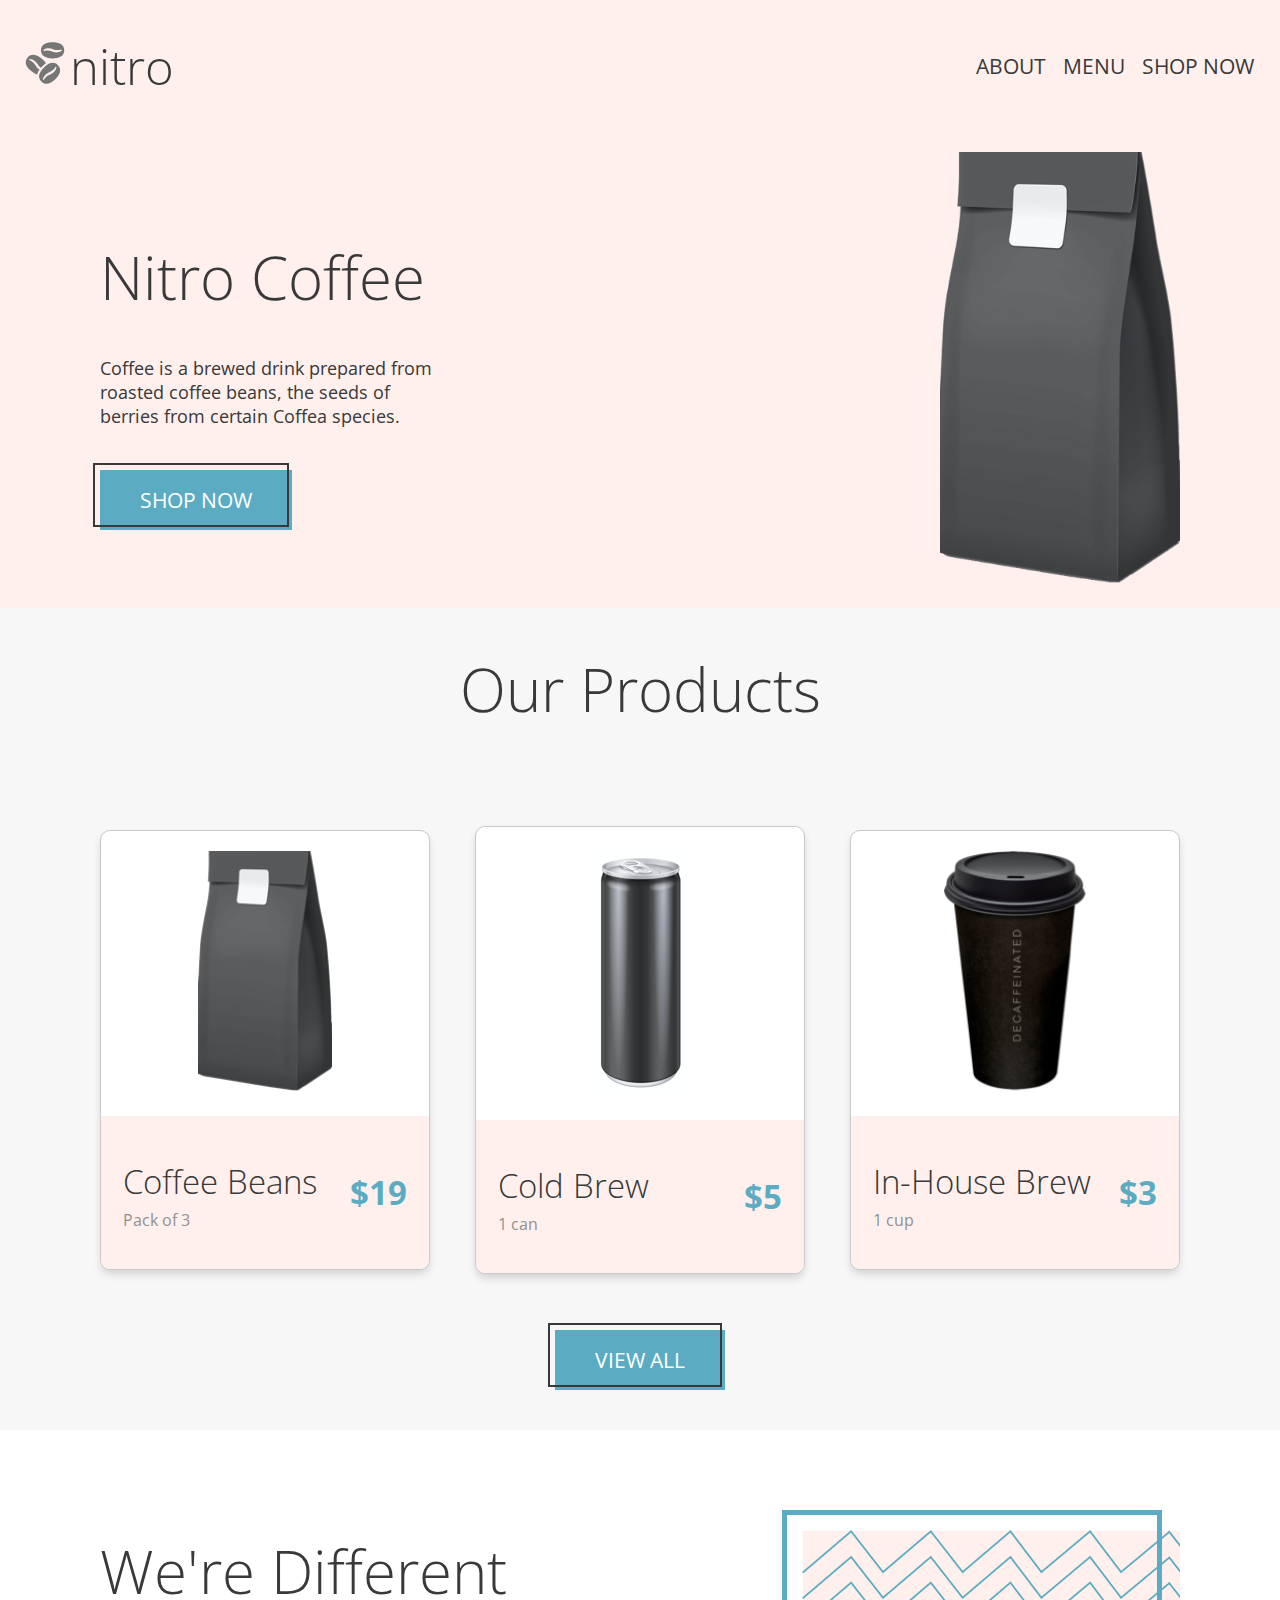
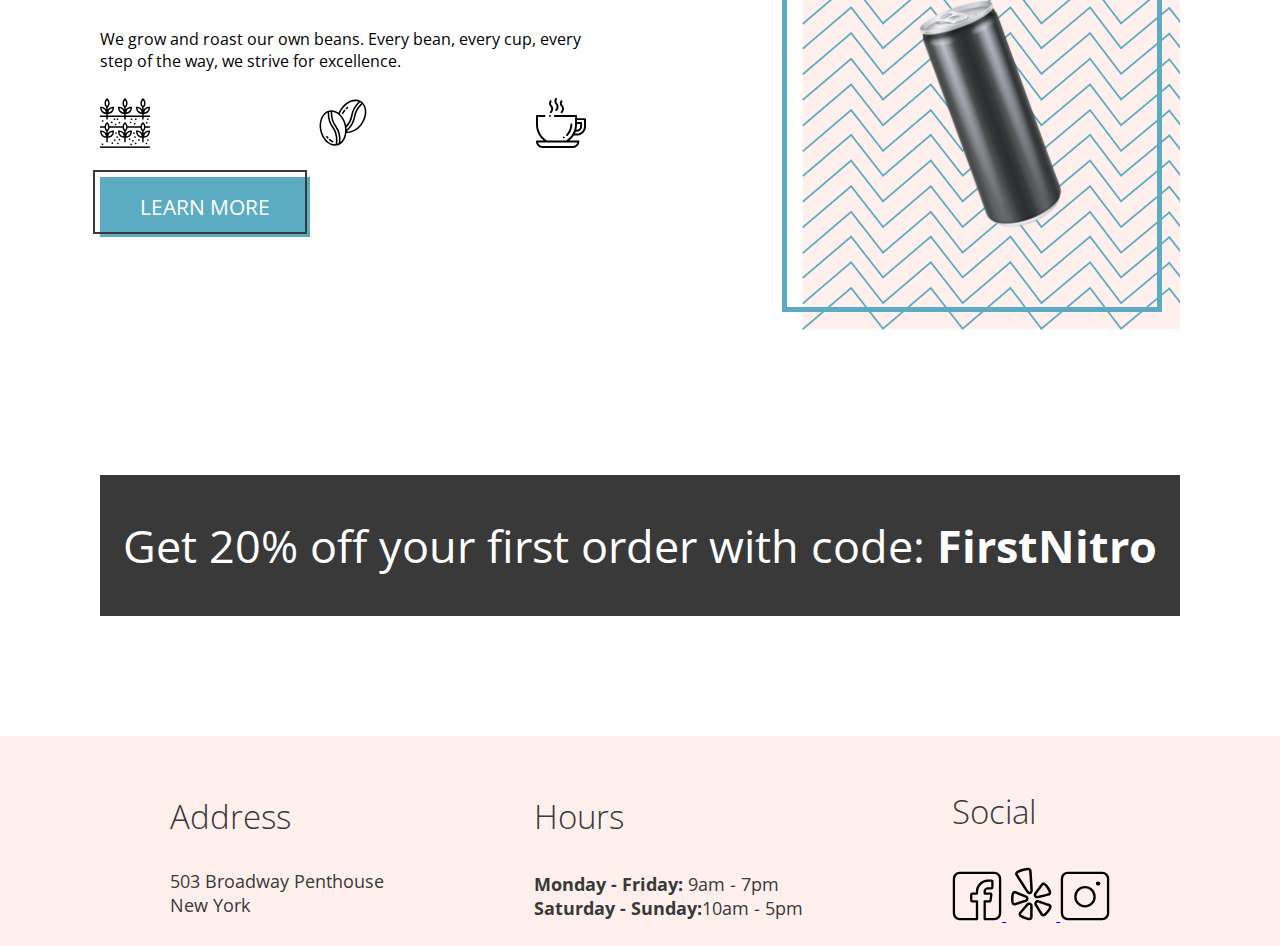
==== index.html @ ea4a4ff1 "Refactor code according to the feedback" ====
<!DOCTYPE html>
<html lang="en">
  <head>
    <meta charset="UTF-8" />
    <meta name="viewport" content="width=device-width, initial-scale=1.0" />
    <link
      href="https://fonts.googleapis.com/css2?family=Open+Sans:ital,wght@0,300;0,400;0,600;0,700;1,400&display=swap"
      rel="stylesheet"
    />
    <link rel="stylesheet" href="./css/global.css" />
    <link rel="stylesheet" href="./css/landing.css" />
    <title>Coffee Shop - Home</title>
  </head>
  <body>
    <!-- NAV BAR SECTION -->
    <header class="main-header">
      <div class="main-header__div">
        <div class="main-header__div-logo">
          <a href="./index.html">
            <img
              class="icons"
              src="./assets/Icons/coffee-beans-logo-and-footer.svg"
              alt="logo"
            />
          </a>
          <h1 class="menu-header__title">nitro</h1>
        </div>
        <div class="menu-nav__div">
          <nav class="menu-nav">
            <ul class="menu-nav__list" style="list-style-type: none">
              <li class="menu-nav__item">
                <a class="menu-nav__link" href="./index.html">About</a>
              </li>
              <li class="menu-nav__item">
                <a class="menu-nav__link" href="./pages/menu.html">Menu</a>
              </li>
              <li class="menu-nav__item">
                <a class="menu-nav__link" href="./pages/menu.html">Shop Now</a>
              </li>
            </ul>
          </nav>
        </div>
      </div>

      <!-- HERO SECTION -->
      <div class="index-coffee">
        <div class="index-coffee__div">
          <h1 class="index-coffee__title">Nitro Coffee</h1>
          <p class="index-coffee__parag">
            Coffee is a brewed drink prepared from roasted coffee beans, the
            seeds of berries from certain Coffea species.
          </p>
          <a href="./pages/menu.html" class="btn__shop-now" id="shop">
            SHOP NOW
          </a>
        </div>
        <div class="index-coffe__div-img">
          <img
            class="index-coffee__bag"
            src="./assets/Images/coffeebeans-hero.png"
            alt="coffee bag"
          />
        </div>
      </div>
    </header>
    <main>
      <!-- PRODUCTS SECTION -->
      <section class="index-products__section">
        <h2 class="index-products__title">Our Products</h2>
        <div class="index-products__div">
          <ul class="index-products__list" style="list-style-type: none">
            <li>
              <div class="index-products__image-div">
                <img
                  class="index-products__image"
                  src="./assets/Images/coffeebeans.png"
                  alt="coffee beans"
                />
              </div>
              <div class="index-products__body">
                <div class="index-products__copy">
                  <h3 class="index-products__item">Coffee Beans</h3>
                  <p class="index-products__subtitle">Pack of 3</p>
                </div>
                <div class="index-products__body-price">
                  <h2 class="index-products__price">$19</h2>
                </div>
              </div>
            </li>
            <li>
              <div class="index-products__image-div">
                <img
                  class="index-products__image"
                  src="./assets/Images/coldbrew.png"
                  alt="coffee cup"
                />
              </div>
              <div class="index-products__body">
                <div class="index-products__copy">
                  <h3 class="index-products__item">Cold Brew</h3>
                  <p class="index-products__subtitle">1 can</p>
                </div>
                <div class="index-products__body-price">
                  <h2 class="index-products__price">$5</h2>
                </div>
              </div>
            </li>
            <li>
              <div class="index-products__image-div">
                <img
                  class="index-products__image"
                  src="./assets/Images/inhousebrew.png"
                  alt="in-house brew"
                />
              </div>
              <div class="index-products__body">
                <div class="index-products__copy">
                  <h3 class="index-products__item">In-House Brew</h3>
                  <p class="index-products__subtitle">1 cup</p>
                </div>
                <div class="index-products__body-price">
                  <h2 class="index-products__price">$3</h2>
                </div>
              </div>
            </li>
          </ul>
        </div>
        <div class="btn__view">
          <a href="./pages/menu.html" class="btn__view-all">
            <span class="btn__view-body"> VIEW ALL </span>
          </a>
        </div>
      </section>

      <!-- DISCOUNT -->
      <section class="index-discount__section">
        <div class="index-discount__main">
          <div class="index-discount__main-content">
            <h2 class="index-discount__content-title">We're Different</h2>
            <p>
              We grow and roast our own beans. Every bean, every cup, every step
              of the way, we strive for excellence.
            </p>
            <div class="index-discount__icons">
              <div class="icons">
                <img src="./assets/Icons/planting.svg" alt="planting" />
              </div>
              <div class="icons">
                <img src="./assets/Icons/coffee-beans.svg" alt="beans" />
              </div>
              <div class="icons">
                <img src="./assets/Icons/coffee-cup.svg" alt="coffee cup" />
              </div>
            </div>
            <div class="btn-learn__more">
              <a href="./pages/menu.html" class="btn-learn-more">
                Learn More
              </a>
            </div>
          </div>
          <div class="index-discount__main-image">
            <img
              class="index-discount__image-bottle"
              src="assets/Images/coldbrew-removebg-preview.png"
              alt="bottle of coffee"
            />
          </div>
        </div>
        <div class="index-discount">
          <p class="index-discount__description">
            Get 20% off your first order with code:
            <span class="index-discount__bold"> FirstNitro</span>
          </p>
        </div>
      </section>
    </main>
    <!-- FOOTER -->
    <footer class="index__footer">
      <div class="index-footer__div">
        <!-- ADDRESS -->
        <div class="index-address">
          <h3 class="index-address__title">Address</h3>
          <p class="index-address__parag">503 Broadway Penthouse</p>
          <p class="index-address__parag">New York</p>
        </div>
        <!-- HOURS -->
        <div class="index-hours">
          <h3 class="index-hours__title">Hours</h3>
          <p class="index-hours__parag">
            <span class="index-hours__bold"> Monday - Friday:</span> 9am - 7pm
          </p>
          <p class="index-hours__parag">
            <span class="index-hours__bold"> Saturday - Sunday:</span>10am - 5pm
          </p>
        </div>
        <!-- SOCIAL INFO -->
        <div class="index-social">
          <h3 class="index-social__title">Social</h3>
          <a href="https://www.facebook.com/">
            <img
              class="icons"
              src="./assets/Icons/Facebook-Icon.svg"
              alt="facebook"
            />
          </a>

          <a href="https://www.yelp.com/">
            <img class="icons" src="./assets/Icons/Yelp-Icon.svg" alt="yelp" />
          </a>

          <a href="https://www.instagram.com/">
            <img
              class="icons"
              src="./assets/Icons/Instagram-Icon.svg"
              alt="instagram"
            />
          </a>
        </div>
      </div>
    </footer>
  </body>
</html>
---- css/global.css ----
* {
  box-sizing: border-box;
  /* border: 2px dashed grey; */
}

html {
  font-size: 16px;
}

body {
  font-family: "Open Sans";
  font-weight: 400;
  margin: 0;
}

/*---NAV BAR SECTION---*/

.main-header__div {
  display: flex;
  justify-content: space-between;
  align-items: center;
  background-color: #fff0ed;
  padding: 0px 20px;
}

.main-header__div-logo {
  display: flex;
  justify-content: center;
  align-items: center;
}

.menu-header__title {
  color: #393939;
  font-size: 3.06rem;
  font-weight: 300;
}

.menu-nav {
  display: flex;
}

.menu-nav__list {
  font-size: 1.313rem;
  /* display: flex;
  flex-direction: row-reverse; */
}

.menu-nav__item {
  display: inline-block;
  margin: 0.313rem;
  padding: 0.063rem;
}

.menu-nav__item a {
  text-transform: uppercase;
}

.menu-nav__link {
  text-decoration: none;
  color: #393939;
}

.menu-nav__link:hover {
  color: #5bacc3;
  cursor: pointer;
}
---- css/landing.css ----
/*---HERO SECTION ---*/

.main-header {
  background-color: #fff0ed;
}

.index-coffee {
  display: flex;
  flex-direction: row;
  justify-content: space-between;
  align-items: center;
  flex-wrap: wrap;
  padding: 20px 100px;
}

.index-coffee__div {
  width: 50%;
  text-align: left;
}

.index-coffee__parag {
  text-align: left;
  width: 65%;
  padding: 20px 0 40px 0;
}

.index-coffee__title {
  font-size: 3.75rem;
  font-weight: 300;
  color: #393939;
  margin: 10px 0px 10px 0px;
}

.index-coffee__parag,
.index-hours__parag,
.index-address__parag {
  font-size: 1.125rem;
  font-weight: 400;
  color: #393939;
}

.btn__shop-now,
.btn__view-all,
.btn-learn-more {
  padding: 1rem 2.5rem;
  background-color: #5bacc3;
  color: white;
  font-size: 1.313rem;
  border: none;
  text-decoration: none;
  position: relative;
}

.btn__shop-now::after {
  content: "";
  width: 100%;
  height: 100%;
  border: 0.125rem solid #393939;
  position: absolute;
  top: -0.4125rem;
  left: -0.4125rem;
}

/*---PRODUCTS SECTION---*/

h3 {
  font-size: 2.063rem;
  font-weight: 300;
  color: #393939;
}

.index-products__section {
  background-color: #f7f7f7;
}

.index-products__item {
  text-align: center;
}

.index-products__title {
  text-align: center;
  font-size: 3.75rem;
  font-weight: 300;
  color: #393939;
  margin: 0px;
  padding: 40px;
}

/* --- PRODUCTS CARD CSS --- */

.index-products__div {
  padding: 40px 100px;
}

.index-products__list {
  display: flex;
  flex-direction: row;
  justify-content: space-between;
  align-items: center;
  flex-wrap: wrap;
  padding: 0;
}

.index-products__image-div {
  padding: 20px;
}

.index-products__list li {
  text-align: center;
  border: 1px solid #c9c9c9;
  box-shadow: 0px 5px 9px -1px rgb(0 0 0 / 15%);
  border-radius: 10px;
  min-width: 330px;
  max-width: 350px;
  min-height: 440px;
  max-height: 460px;
  background-color: white;
}

.index-products__list li:hover {
  border-color: #c78c19;
  box-shadow: 0 5px 15px rgba(0, 0, 0, 0.3);
  font-weight: bold;
}

.btn__view {
  display: flex;
  flex-direction: row;
  justify-content: center;
  padding-bottom: 40px;
}
.btn__view-all::after {
  content: "";
  width: 100%;
  height: 100%;
  border: 0.125rem solid #393939;
  position: absolute;
  top: -0.4125rem;
  left: -0.4125rem;
}

.index-products__body {
  display: flex;
  justify-content: space-between;
  align-items: center;
  background-color: #fff0ed;
  padding: 22px;
  border-bottom-left-radius: 10px;
  border-bottom-right-radius: 10px;
}

.index-products__copy {
  text-align: left;
}

.index-products__item {
  font-size: 2.063rem;
  font-weight: 300;
  color: #393939;
  margin-top: 21px;
  margin-bottom: 0;
  text-align: left;
}

.index-products__subtitle {
  margin-top: 5px;
  text-align: left;
  color: #909090;
}

.index-products__price {
  font-size: 2.063rem;
  color: #5bacc3;
  text-align: center;
}

/*--DISCOUNT ---*/

.index-discount {
  background-color: #393939;
  max-width: 90%;
  margin-left: 6.25rem;
  margin-right: 6.25rem;
  margin-bottom: 7.5rem;
}

.index-discount__description {
  font-size: 2.813rem;
  font-weight: 400;
  color: white;
  text-align: center;
  padding: 2.5rem 0.9375rem;
}

.index-discount__bold {
  font-weight: 700;
}

.index-discount__main {
  display: flex;
  justify-content: space-between;
  padding: 6.25rem;
}

.index-discount__icons {
  display: flex;
  justify-content: space-between;
  padding-top: 0.625rem;
  padding-bottom: 1.25rem;
}

.icons {
  min-width: 3.125rem;
  max-width: 7.5rem;
  width: 3.125rem;
}

.icons img {
  max-width: 100%;
}

.index-discount__main-image {
  text-align: center;
  width: 35%;
  height: 25rem;
  padding: 3.75rem 0;
  background: url(../assets/Images/coldbrewbackground.png);
  background-repeat: no-repeat;
  background-size: cover;
  position: relative;
}

.index-discount__main-image::after {
  content: "";
  width: 98%;
  height: 98%;
  border: 0.3125rem solid #5bacc3;
  position: absolute;
  top: -1.25rem;
  left: -1.25rem;
}

.index-discount__main-image img {
  transform: rotate(-20deg);
}

.index-discount__main-content {
  width: 45%;
}

.index-discount__content-title {
  text-align: left;
  font-size: 3.75rem;
  font-weight: 300;
  color: #393939;
  margin: 0px;
}

.index-products__image {
  min-height: 15rem;
  max-height: 34.375rem;
}

.index-coffee__bag {
  width: 15rem;
  margin-left: 10px;
}

.btn-learn__more {
  padding: 20px 0;
}

.btn-learn-more::after {
  content: "";
  width: 100%;
  height: 100%;
  border: 0.125rem solid #393939;
  position: absolute;
  top: -0.4125rem;
  left: -0.4125rem;
}

.btn-learn__more a {
  text-transform: uppercase;
}

/* --- FOOTER--- */

.index-footer__div {
  display: flex;
  justify-content: space-evenly;
  align-items: center;
  background-color: #fff0ed;
  padding: 20px;
}

.index-address__parag,
.index-hours__parag {
  margin: 0;
  padding: 0px;
}

.index-address__title {
  margin: 30px 0;
  padding: 0px;
}

.index-hours__bold {
  font-weight: bold;
}
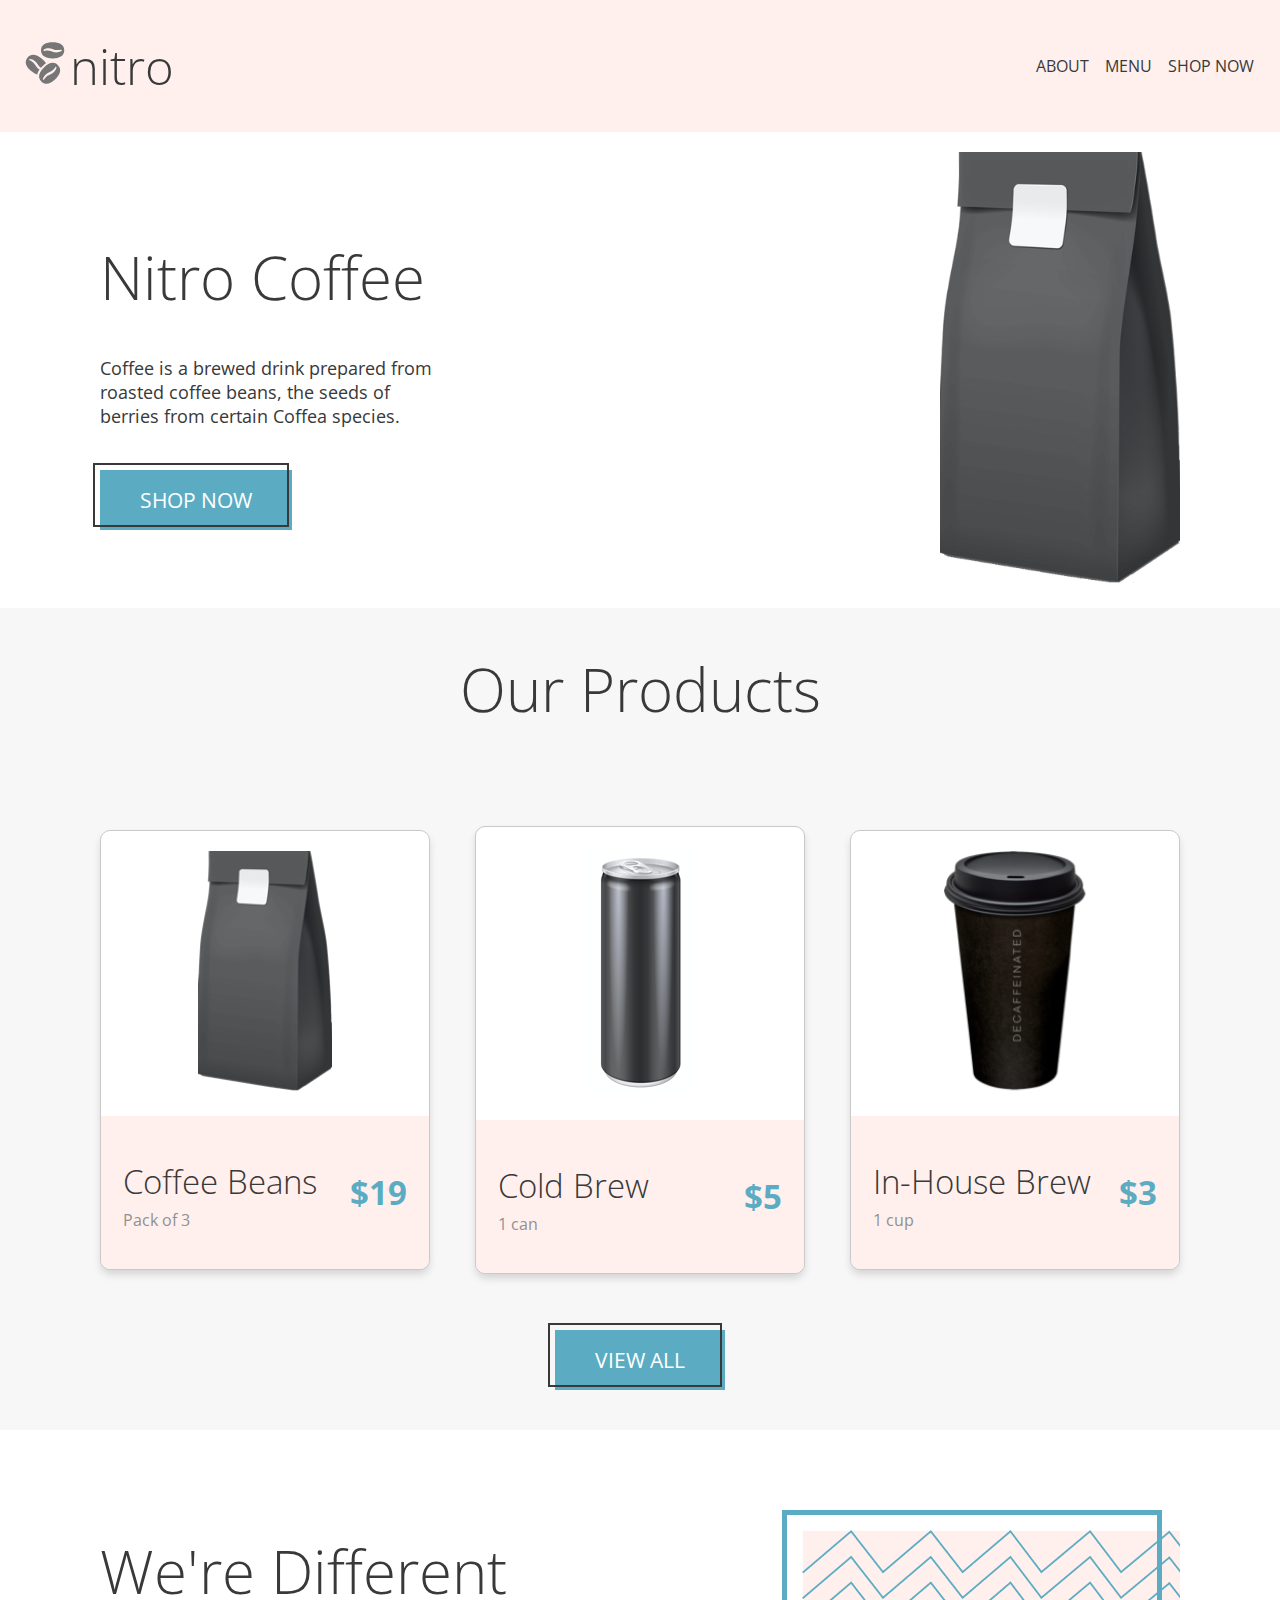
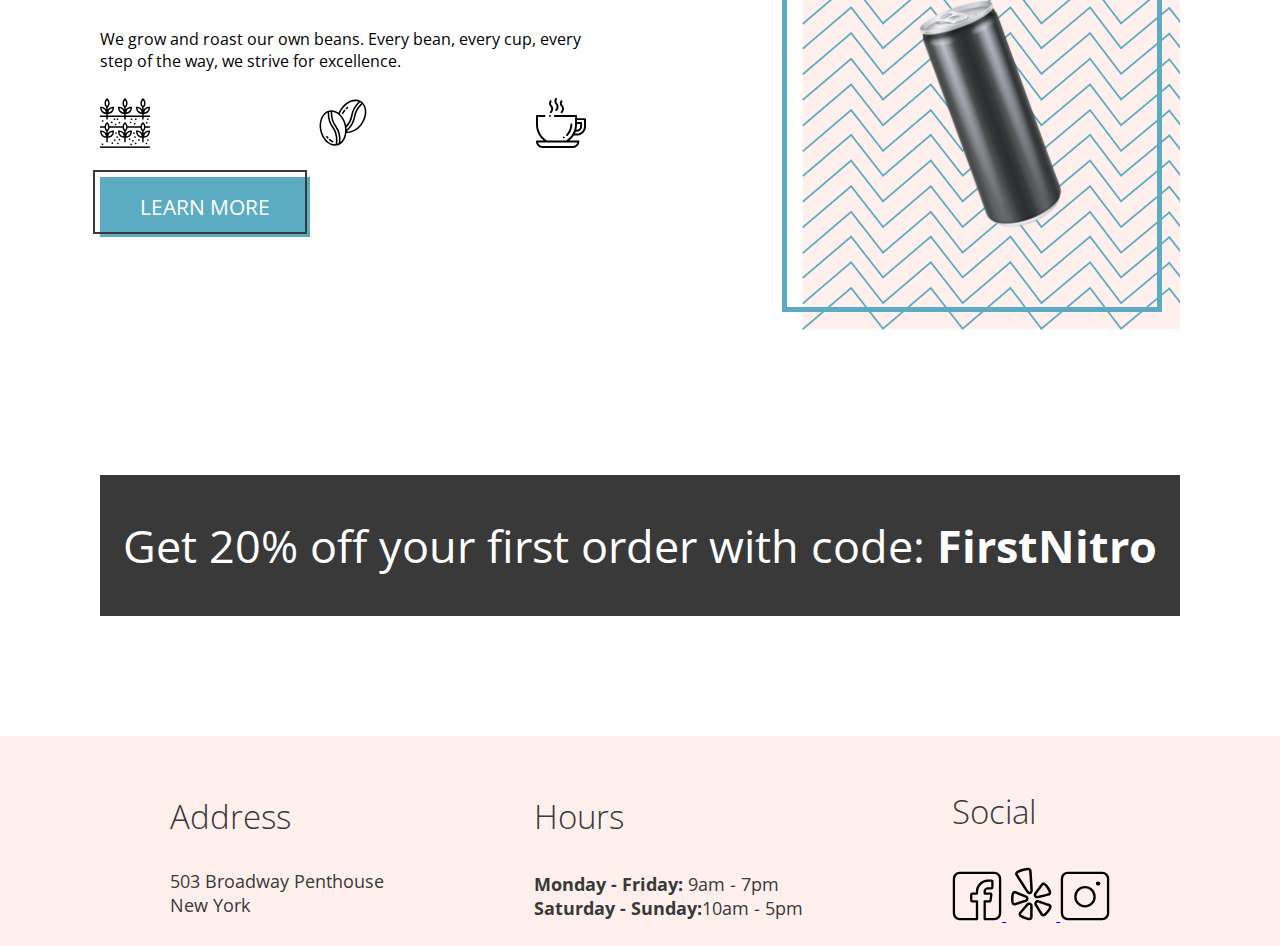
==== commit d93927fa: "Refactor nav section html and css to use sass, create sass variables" ====
--- a/index.html
+++ b/index.html
@@ -13,9 +13,9 @@
   </head>
   <body>
     <!-- NAV BAR SECTION -->
-    <header class="main-header">
-      <div class="main-header__div">
-        <div class="main-header__div-logo">
+    <header class="header">
+      <div class="main-header">
+        <div class="main-header__logo">
           <a href="./index.html">
             <img
               class="icons"
@@ -23,23 +23,21 @@
               alt="logo"
             />
           </a>
-          <h1 class="menu-header__title">nitro</h1>
-        </div>
-        <div class="menu-nav__div">
-          <nav class="menu-nav">
-            <ul class="menu-nav__list" style="list-style-type: none">
-              <li class="menu-nav__item">
-                <a class="menu-nav__link" href="./index.html">About</a>
-              </li>
-              <li class="menu-nav__item">
-                <a class="menu-nav__link" href="./pages/menu.html">Menu</a>
-              </li>
-              <li class="menu-nav__item">
-                <a class="menu-nav__link" href="./pages/menu.html">Shop Now</a>
-              </li>
-            </ul>
-          </nav>
-        </div>
+          <h1 class="main-header__title">nitro</h1>
+        </div>
+        <nav class="main-header__nav nav">
+          <ul class="nav__list" style="list-style-type: none">
+            <li class="nav__item">
+              <a class="nav__link" href="./index.html">About</a>
+            </li>
+            <li class="nav__item">
+              <a class="nav__link" href="./pages/menu.html">Menu</a>
+            </li>
+            <li class="nav__item">
+              <a class="nav__link" href="./pages/menu.html">Shop Now</a>
+            </li>
+          </ul>
+        </nav>
       </div>
 
       <!-- HERO SECTION -->
--- a/css/global.css
+++ b/css/global.css
@@ -1,6 +1,5 @@
 * {
   box-sizing: border-box;
-  /* border: 2px dashed grey; */
 }
 
 html {
@@ -14,53 +13,36 @@
 }
 
 /*---NAV BAR SECTION---*/
-
-.main-header__div {
+.main-header {
   display: flex;
   justify-content: space-between;
   align-items: center;
   background-color: #fff0ed;
   padding: 0px 20px;
 }
-
-.main-header__div-logo {
+.main-header__logo {
   display: flex;
   justify-content: center;
   align-items: center;
 }
-
-.menu-header__title {
+.main-header__title {
   color: #393939;
   font-size: 3.06rem;
   font-weight: 300;
 }
-
-.menu-nav {
-  display: flex;
-}
-
-.menu-nav__list {
-  font-size: 1.313rem;
-  /* display: flex;
-  flex-direction: row-reverse; */
-}
-
-.menu-nav__item {
+.main-header .nav__item {
   display: inline-block;
   margin: 0.313rem;
   padding: 0.063rem;
 }
-
-.menu-nav__item a {
+.main-header .nav__item a {
   text-transform: uppercase;
 }
-
-.menu-nav__link {
+.main-header .nav__link {
   text-decoration: none;
   color: #393939;
 }
-
-.menu-nav__link:hover {
+.main-header .nav__link:hover {
   color: #5bacc3;
   cursor: pointer;
-}
+}/*# sourceMappingURL=global.css.map */